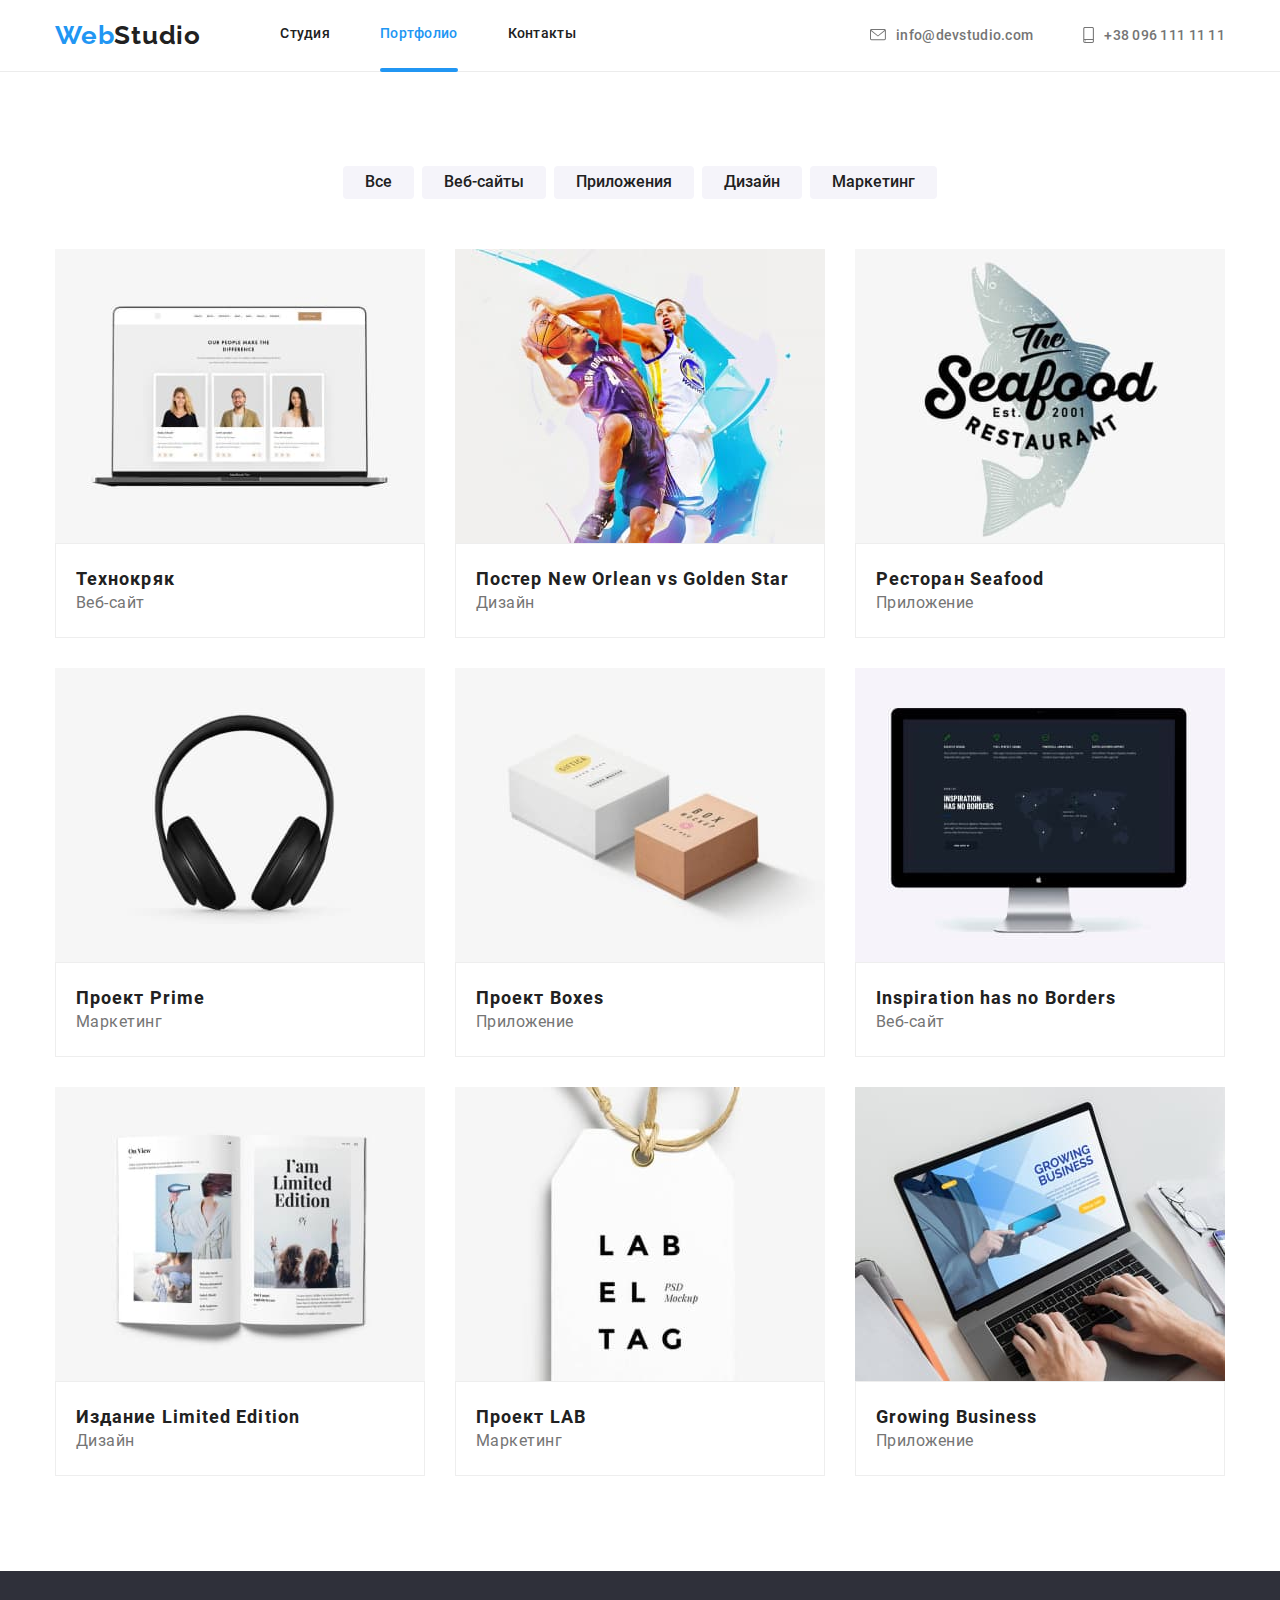
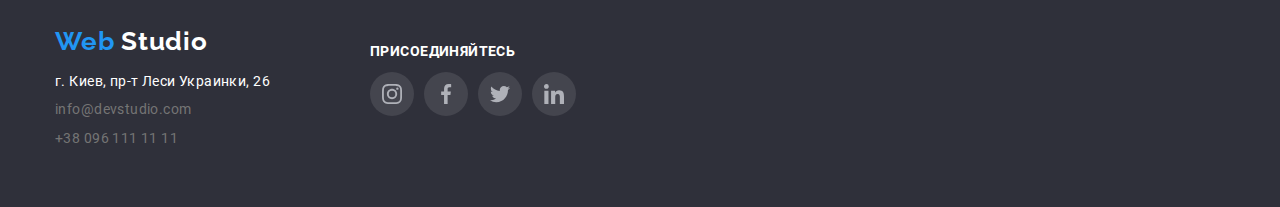
==== portfolio.html @ 409b4e28 "clone" ====
<!DOCTYPE html>
<html lang="ru">

<head>
    <meta charset="UTF-8" />
    <meta name="viewport" content="width=device-width, initial-scale=1.0" />
    <link rel="stylesheet" href="./css/main.min.css">
    <title>WebStudio</title>
</head>

<body>
    <!--=========================Header navigation======================-->
<header class="header">
    <div class="container header-container">
        <a class="logo" href="./index.html">
            Web<span class="logo-decore">Studio</span>
        </a>
        <nav class="nav">
            <ul class="nav__list">
                <li class="nav__items"><a class="link" href="./index.html">Студия</a></li>
                <li class="nav__items"><a class="link link--activ" href="./portfolio.html">Портфолио</a></li>
                <li class="nav__items"><a class="link" href="#footer">Контакты</a></li>
            </ul>
        </nav>
        <ul class="nav__list">
            <li class="nav__items"><a class="link link__cont" href="mailto:info@devstudio.com">
                    <svg class="link__cont--symbol" width="16" height="12">
                        <use href="./symbol-defs.svg#icon-envelope">
                        </use>
                    </svg>
                    info@devstudio.com</a></li>
            <li class="nav__items"><a class="link link__cont" href="tel:+380961111111">
                    <svg class="link__cont--symbol" width="11" height="16">
                        <use href="./symbol-defs.svg#icon-smartphone">
                        </use>
                    </svg>
                    +38 096 111 11 11</a></li>
        </ul>
    </div>
</header>
  
   <main>
        <!-- ========================section navigation portfolio======================= -->
   <section>
       <div class="container filter-box">
       <h1 class="filter-box__title"> Фильтры</h1>
<ul class="filter-box__list">
    <li class="filter-box__item"><button type="button" class="filter-box__button">Все</button></li>
    <li class="filter-box__item"><button type="button" class="filter-box__button">Веб-сайты</button></li>
    <li class="filter-box__item"><button type="button" class="filter-box__button">Приложения</button></li>
    <li class="filter-box__item"><button type="button" class="filter-box__button">Дизайн</button></li>
    <li class="filter-box__item"><button type="button" class="filter-box__button">Маркетинг</button></li>
</ul>
</div>
   </section>
   <!-- =======================section portfolio============================ -->
   <section>
       <div class="container">
       <ul class="portfolio-list">
           <li class="portfolio-list__item">
               <a  class="portfolio-list__link" href="">
                   <div class="hidden-box">
                   <img src="./images/squoosh/tehnocrack.jpg" width="370" height="295" alt="технокряк">
                <p class="hidden-box__text">Lorem ipsum, dolor sit amet consectetur adipisicing elit. Omnis quia molestias, consequuntur, dolore accusantium
                    cumque impedit maxime iusto quidem officia nulla perspiciatis! Quos eum nihil consequatur labore! Dolor, soluta
                    maxime!</p>
                </div>
                   <div class="portfolio-list__text-box">
                   <h2 class="portfolio-list__title">Технокряк</h2>
                   <p class="portfolio-list__text">Веб-сайт</p>
                </div>
                
               </a>
           </li>
           <li class="portfolio-list__item">
               <a class="portfolio-list__link"  href="">
                <div class="hidden-box">
                   <img src="./images/squoosh/neworlean.jpg" width="370" height="295" alt=" баскетболисты">
                   <p class="hidden-box__text">Lorem ipsum dolor sit amet consectetur, adipisicing elit. Fugiat sint, cupiditate at maxime doloremque ipsum sed incidunt! Iusto, ipsa atque molestias beatae sapiente culpa debitis blanditiis aliquid. Voluptates, corrupti beatae.</p>
                </div>
                <div class="portfolio-list__text-box">
                   <h2 class="portfolio-list__title">Постер New Orlean vs Golden Star</h2>
                   <p class="portfolio-list__text">Дизайн</p>
                   </div>
               </a>
           </li>
           <li class="portfolio-list__item">
               <a class="portfolio-list__link"  href="">
                <div class="hidden-box">
                   <img src="./images/squoosh/seafood.jpg" width="370" height="295" alt="морепродукты">
                    <p class="hidden-box__text">Lorem ipsum dolor sit amet consectetur, adipisicing elit. Fugiat sint, cupiditate at maxime
                        doloremque ipsum sed incidunt! Iusto, ipsa atque molestias beatae sapiente culpa debitis blanditiis aliquid.
                        Voluptates, corrupti beatae.</p>
                    </div>
                <div class="portfolio-list__text-box">
                   <h2 class="portfolio-list__title">Ресторан Seafood</h2>
                   <p class="portfolio-list__text">Приложение</p>
                   </div>
               </a>
           </li>
           <li class="portfolio-list__item">
               <a class="portfolio-list__link"  href="">
                <div class="hidden-box">
                   <img src="./images/squoosh/projectprime.jpg" width="370" height="295" alt="наушники">
                    <p class="hidden-box__text">Lorem ipsum dolor sit amet consectetur, adipisicing elit. Fugiat sint, cupiditate at maxime
                        doloremque ipsum sed incidunt! Iusto, ipsa atque molestias beatae sapiente culpa debitis blanditiis aliquid.
                        Voluptates, corrupti beatae.</p>
                    </div>
                <div class="portfolio-list__text-box">
                   <h2 class="portfolio-list__title">Проект Prime</h2>
                   <p class="portfolio-list__text">Маркетинг</p>
                   </div>
               </a>
           </li>
           <li class="portfolio-list__item">
               <a class="portfolio-list__link"  href="">
                <div class="hidden-box">
                   <img src="./images/squoosh/boxes.jpg" width="370" height="295" alt="коробки">
                    <p class="hidden-box__text">Lorem ipsum dolor sit amet consectetur, adipisicing elit. Fugiat sint, cupiditate at maxime
                        doloremque ipsum sed incidunt! Iusto, ipsa atque molestias beatae sapiente culpa debitis blanditiis aliquid.
                        Voluptates, corrupti beatae.</p>
                    </div>
                <div class="portfolio-list__text-box">
                   <h2 class="portfolio-list__title">Проект Boxes</h2>
                   <p class="portfolio-list__text">Приложение</p>
                   </div>
               </a>
           </li>
           <li class="portfolio-list__item">
               <a class="portfolio-list__link"  href="">
                        <div class="hidden-box">
                   <img src="./images/squoosh/borders.jpg" width="370" height="295" alt="монитор">
                    <p class="hidden-box__text">Lorem ipsum dolor sit amet consectetur, adipisicing elit. Fugiat sint, cupiditate at maxime
                        doloremque ipsum sed incidunt! Iusto, ipsa atque molestias beatae sapiente culpa debitis blanditiis aliquid.
                        Voluptates, corrupti beatae.</p>
                    </div>
                <div class="portfolio-list__text-box">
                   <h2 class="portfolio-list__title">Inspiration has no Borders</h2>
                   <p class="portfolio-list__text">Веб-сайт</p>
                   </div>
               </a>
           </li>
           <li class="portfolio-list__item">
               <a class="portfolio-list__link"  href="">
                <div class="hidden-box">
                   <img src="./images/squoosh/limited.jpg" width="370" height="295" alt="журнал">
                    <p class="hidden-box__text">Lorem ipsum dolor sit amet consectetur, adipisicing elit. Fugiat sint, cupiditate at maxime
                        doloremque ipsum sed incidunt! Iusto, ipsa atque molestias beatae sapiente culpa debitis blanditiis aliquid.
                        Voluptates, corrupti beatae.</p>
                    </div>
                <div class="portfolio-list__text-box">
                   <h2 class="portfolio-list__title">Издание Limited Edition</h2>
                   <p class="portfolio-list__text">Дизайн</p>
                   </div>
               </a>
           </li>
           <li class="portfolio-list__item">
               <a class="portfolio-list__link"  href="">
                <div class="hidden-box">
                   <img src="./images/squoosh/lab.jpg" width="370" height="295" alt="этикетка">
                    <p class="hidden-box__text">Lorem ipsum dolor sit amet consectetur, adipisicing elit. Fugiat sint, cupiditate at maxime
                        doloremque ipsum sed incidunt! Iusto, ipsa atque molestias beatae sapiente culpa debitis blanditiis aliquid.
                        Voluptates, corrupti beatae.</p>
                    </div>
                <div class="portfolio-list__text-box">
                   <h2 class="portfolio-list__title">Проект LAB</h2>
                   <p class="portfolio-list__text">Маркетинг</p>
                   </div>
               </a>
           </li>
           <li class="portfolio-list__item">
               <a class="portfolio-list__link"  href="">
                <div class="hidden-box">
                   <img src="./images/squoosh/business.jpg" width="370" height="295" alt="ноутбук">
                    <p class="hidden-box__text">Lorem ipsum dolor sit amet consectetur, adipisicing elit. Fugiat sint, cupiditate at maxime
                        doloremque ipsum sed incidunt! Iusto, ipsa atque molestias beatae sapiente culpa debitis blanditiis aliquid.
                        Voluptates, corrupti beatae.</p>
                    </div>
                <div class="portfolio-list__text-box">
                   <h2 class="portfolio-list__title">Growing Business</h2>
                   <p class="portfolio-list__text">Приложение</p>
                   </div>
               </a>
           </li>
       </ul>
    </div>
   </section>
</main>
    <!--=========================footer=============================== -->
<footer id="footer" class="footer">
    <div class="container footer-box">


        <address class="address">
            <a class="logo " href="./index.html">Web
                <span class="logo-footer">Studio</span>
            </a>
            <ul class="address__list">
                <li class="address__item">
                    <a class="address__link address__link--map " href="https://goo.gl/maps/5dLGJM3JufGwCpMH7"
                        target="_blank" rel="noopener noreferer ">г. Киев, пр-т Леси Украинки, 26</a>
                </li>
                <li class="address__item"><a class="address__link" href="mailto:info@devstudio.com">info@devstudio.com
                    </a></li>
                <li class="address__item"><a class="address__link" href="tel:+380961111111">+38 096 111 11 11</a></li>
            </ul>
        </address>
        <div class="symbol-box">
            <h3 class="symbol-box__title">ПРИСОЕДИНЯЙТЕСЬ</h3>
            <ul class="symbol-list">
                <li class="symbol-list__item symbol-list__item--decor"><a class="symbol-list__link"
                        href="https://www.instagram.com/" target="_blank" rel="noopener noreferer">
                        <svg class="symbol-list__image">
                            <use href="./symbol-defs.svg#icon-instagram"></use>
                        </svg></a> </li>
                <li class="symbol-list__item symbol-list__item--decor"><a class="symbol-list__link"
                        href="https://www.facebook.com/" target="_blank" rel="noopener noreferer">
                        <svg class="symbol-list__image">
                            <use href="./symbol-defs.svg#icon-facebook"></use>
                        </svg></a></li>
                <li class="symbol-list__item symbol-list__item--decor"><a class="symbol-list__link"
                        href="https://www.twitter.com/" target="_blank" rel="noopener noreferer">
                        <svg class="symbol-list__image">
                            <use href="./symbol-defs.svg#icon-twitter"></use>
                        </svg></a></li>
                <li class="symbol-list__item symbol-list__item--decor"><a class="symbol-list__link"
                        href="https://www.linkedin.com/" target="_blank" rel="noopener noreferer">
                        <svg class="symbol-list__image">
                            <use href="./symbol-defs.svg#icon-linkedin"></use>
                        </svg></a></li>
            </ul>
        </div>
    </div>
</footer>
    </body>
    
    </html>
---- css/main.min.css ----
ul{padding:0;margin:0}@font-face{font-family:"Roboto";font-style:normal;font-weight:400;src:url("../fonts/roboto-v20-latin_cyrillic-ext_cyrillic-regular.eot");src:local("Roboto"),local("Roboto-Regular"),url("../fonts/roboto-v20-latin_cyrillic-ext_cyrillic-regular.eot?#iefix") format("embedded-opentype"),url("../fonts/roboto-v20-latin_cyrillic-ext_cyrillic-regular.woff2") format("woff2"),url("../fonts/roboto-v20-latin_cyrillic-ext_cyrillic-regular.woff") format("woff"),url("../fonts/roboto-v20-latin_cyrillic-ext_cyrillic-regular.ttf") format("truetype"),url("../fonts/roboto-v20-latin_cyrillic-ext_cyrillic-regular.svg#Roboto") format("svg")}@font-face{font-family:"Roboto";font-style:normal;font-weight:500;src:url("../fonts/roboto-v20-latin_cyrillic-ext_cyrillic-500.eot");src:local("Roboto Medium"),local("Roboto-Medium"),url("../fonts/roboto-v20-latin_cyrillic-ext_cyrillic-500.eot?#iefix") format("embedded-opentype"),url("../fonts/roboto-v20-latin_cyrillic-ext_cyrillic-500.woff2") format("woff2"),url("../fonts/roboto-v20-latin_cyrillic-ext_cyrillic-500.woff") format("woff"),url("../fonts/roboto-v20-latin_cyrillic-ext_cyrillic-500.ttf") format("truetype"),url("../fonts/roboto-v20-latin_cyrillic-ext_cyrillic-500.svg#Roboto") format("svg")}@font-face{font-family:"Roboto";font-style:normal;font-weight:700;src:url("../fonts/roboto-v20-latin_cyrillic-ext_cyrillic-700.eot");src:local("Roboto Bold"),local("Roboto-Bold"),url("../fonts/roboto-v20-latin_cyrillic-ext_cyrillic-700.eot?#iefix") format("embedded-opentype"),url("../fonts/roboto-v20-latin_cyrillic-ext_cyrillic-700.woff2") format("woff2"),url("../fonts/roboto-v20-latin_cyrillic-ext_cyrillic-700.woff") format("woff"),url("../fonts/roboto-v20-latin_cyrillic-ext_cyrillic-700.ttf") format("truetype"),url("../fonts/roboto-v20-latin_cyrillic-ext_cyrillic-700.svg#Roboto") format("svg")}@font-face{font-family:"Roboto";font-style:normal;font-weight:900;src:url("../fonts/roboto-v20-latin_cyrillic-ext_cyrillic-900.eot");src:local("Roboto Black"),local("Roboto-Black"),url("../fonts/roboto-v20-latin_cyrillic-ext_cyrillic-900.eot?#iefix") format("embedded-opentype"),url("../fonts/roboto-v20-latin_cyrillic-ext_cyrillic-900.woff2") format("woff2"),url("../fonts/roboto-v20-latin_cyrillic-ext_cyrillic-900.woff") format("woff"),url("../fonts/roboto-v20-latin_cyrillic-ext_cyrillic-900.ttf") format("truetype"),url("../fonts/roboto-v20-latin_cyrillic-ext_cyrillic-900.svg#Roboto") format("svg")}@font-face{font-family:"Raleway";font-style:normal;font-weight:400;src:url("../fonts/raleway-v18-latin-regular.eot");src:local(""),url("../fonts/raleway-v18-latin-regular.eot?#iefix") format("embedded-opentype"),url("../fonts/raleway-v18-latin-regular.woff2") format("woff2"),url("../fonts/raleway-v18-latin-regular.woff") format("woff"),url("../fonts/raleway-v18-latin-regular.ttf") format("truetype"),url("../fonts/raleway-v18-latin-regular.svg#Raleway") format("svg")}@font-face{font-family:"Raleway";font-style:normal;font-weight:700;src:url("../fonts/raleway-v18-latin-700.eot");src:local(""),url("../fonts/raleway-v18-latin-700.eot?#iefix") format("embedded-opentype"),url("../fonts/raleway-v18-latin-700.woff2") format("woff2"),url("../fonts/raleway-v18-latin-700.woff") format("woff"),url("../fonts/raleway-v18-latin-700.ttf") format("truetype"),url("../fonts/raleway-v18-latin-700.svg#Raleway") format("svg")}/*! modern-normalize v1.0.0 | MIT License | https://github.com/sindresorhus/modern-normalize */*,*::before,*::after{-webkit-box-sizing:border-box;box-sizing:border-box}:root{-moz-tab-size:4;-o-tab-size:4;tab-size:4}html{line-height:1.15;-webkit-text-size-adjust:100%}body{margin:0}body{font-family:system-ui,-apple-system,"Segoe UI",Roboto,Helvetica,Arial,sans-serif,"Apple Color Emoji","Segoe UI Emoji"}hr{height:0;color:inherit}abbr[title]{-webkit-text-decoration:underline dotted;text-decoration:underline dotted}b,strong{font-weight:bolder}code,kbd,samp,pre{font-family:ui-monospace, SFMono-Regular, Consolas, "Liberation Mono", Menlo, monospace;font-size:1em}small{font-size:80%}sub,sup{font-size:75%;line-height:0;position:relative;vertical-align:baseline}sub{bottom:-0.25em}sup{top:-0.5em}table{text-indent:0;border-color:inherit}button,input,optgroup,select,textarea{font-family:inherit;font-size:100%;line-height:1.15;margin:0}button,select{text-transform:none}button,[type="button"],[type="reset"],[type="submit"]{-webkit-appearance:button}::-moz-focus-inner{border-style:none;padding:0}:-moz-focusring{outline:1px dotted ButtonText}:-moz-ui-invalid{box-shadow:none}legend{padding:0}progress{vertical-align:baseline}::-webkit-inner-spin-button,::-webkit-outer-spin-button{height:auto}[type="search"]{-webkit-appearance:textfield;outline-offset:-2px}::-webkit-search-decoration{-webkit-appearance:none}::-webkit-file-upload-button{-webkit-appearance:button;font:inherit}summary{display:list-item}.button{width:200px;height:50px;background-color:#2196f3;color:#fff;-webkit-box-shadow:0px 4px 4px rgba(0,0,0,0.15);box-shadow:0px 4px 4px rgba(0,0,0,0.15);border-radius:4px;cursor:pointer}.container{max-width:1200px;margin-left:auto;margin-right:auto;padding-left:15px;padding-right:15px}body{font-family:"Roboto", sans-serif}ul{list-style:none}a{text-decoration:none}img{display:block;width:100%;height:auto}.logo{font-family:"Raleway";font-weight:700;font-size:26px;line-height:0.8;letter-spacing:0.03em;color:#2196f3;text-decoration:none}.logo-decore{color:#212121}.logo-footer{color:#fff}.link{font-weight:500;font-size:14px;line-height:0.88;color:#212121;letter-spacing:0.02em;text-decoration:none;-webkit-transition:color 250ms cubic-bezier(0.4, 0, 0.2, 1),fill 250ms cubic-bezier(0.4, 0, 0.2, 1);transition:color 250ms cubic-bezier(0.4, 0, 0.2, 1),fill 250ms cubic-bezier(0.4, 0, 0.2, 1)}.link:hover,.link:focus{color:#2196f3;fill:#2196f3}.link--activ{color:#2196f3}.link--activ::after{content:"";display:block;width:100%;height:4px;border-radius:2px;background-color:#2196f3;-webkit-transform:translateY(26px);transform:translateY(26px)}.link__cont{font-weight:500;font-size:14px;line-height:16px;color:#757575;fill:#757575;display:-webkit-box;display:-ms-flexbox;display:flex;-webkit-box-pack:center;-ms-flex-pack:center;justify-content:center;-webkit-box-align:center;-ms-flex-align:center;align-items:center}.link__cont--symbol{margin-right:10px}.header-container{display:-webkit-box;display:-ms-flexbox;display:flex;-webkit-box-pack:justify;-ms-flex-pack:justify;justify-content:space-between;-webkit-box-align:center;-ms-flex-align:center;align-items:center;padding-top:24px;padding-bottom:25px}.nav{margin-right:215px}.nav__list{display:-webkit-box;display:-ms-flexbox;display:flex}.nav__items:not(:last-child){margin-right:50px}.header{border-bottom:1px solid #ececec}.hero-container{text-align:center;padding:200px 250px;max-width:1600px;height:600px;background-image:-webkit-gradient(linear, left top, right top, from(rgba(0,0,0,0.5))),url(../images/squoosh/background-monitor.jpg);background-image:linear-gradient(to right, rgba(0,0,0,0.5)),url(../images/squoosh/background-monitor.jpg)}.hero-container__title{font-size:44px;line-height:1.7;letter-spacing:0.06em;text-transform:uppercase;margin-top:0;color:#fff;z-index:4}.hero-container__title--decor{display:block}.business{padding-top:95px;padding-bottom:95px}.business__list{display:-webkit-box;display:-ms-flexbox;display:flex;-webkit-box-pack:justify;-ms-flex-pack:justify;justify-content:space-between}.business__list:not(:last-child){margin-bottom:95px}.business__item{width:270px}.business__box{width:270px;height:120px;display:-webkit-box;display:-ms-flexbox;display:flex;-webkit-box-pack:center;-ms-flex-pack:center;justify-content:center;-webkit-box-align:center;-ms-flex-align:center;align-items:center;background-color:#f5f4fa;border-radius:4px;margin-bottom:30px}.business__symbol{width:70px;height:70px}.business__title{font-size:14px;line-height:0.9;letter-spacing:0.03em;text-transform:uppercase;margin-top:0}.business__text{font-size:14px;line-height:1.6;letter-spacing:0.03em;color:#757575;margin:0}.business__image-box{position:relative;width:370px}.business__image-box--text{position:absolute;bottom:-5%;width:100%;height:70px;background-color:rgba(47,48,58,0.8);font-weight:bold;font-size:14px;line-height:0.9;text-align:center;letter-spacing:0.03em;text-transform:uppercase;padding-top:25px;color:#fff}.other-title{font-size:36px;line-height:0.9;letter-spacing:0.03em;text-align:center;margin-top:0;margin-bottom:50px}.team{width:100%;background-color:#f5f4fa}.team-container{padding-top:95px;padding-bottom:95px}.team-container__list{display:-webkit-box;display:-ms-flexbox;display:flex;-webkit-box-pack:justify;-ms-flex-pack:justify;justify-content:space-between}.team-container__item{-webkit-box-shadow:0px 1px 3px rgba(0,0,0,0.12),0px 1px 1px rgba(0,0,0,0.14),0px 2px 1px rgba(0,0,0,0.2);box-shadow:0px 1px 3px rgba(0,0,0,0.12),0px 1px 1px rgba(0,0,0,0.14),0px 2px 1px rgba(0,0,0,0.2);border-radius:0px 0px 4px 4px}.team-container__image{margin-bottom:30px}.team-container__title{font-size:16px;line-height:0.8;letter-spacing:0.03em;text-align:center;margin-top:0}.team-container__text{font-size:16px;line-height:0.8;letter-spacing:0.03em;color:#757575;text-align:center;margin-top:0}.symbol-list{display:-webkit-box;display:-ms-flexbox;display:flex;-webkit-box-pack:center;-ms-flex-pack:center;justify-content:center;padding-bottom:24px}.symbol-list__item:not(:last-child){margin-right:10px}.symbol-list__image{width:20px;height:20px;fill:#afb1b8;-webkit-transition:fill 250ms cubic-bezier(0.4, 0, 0.2, 1);transition:fill 250ms cubic-bezier(0.4, 0, 0.2, 1)}.symbol-list__link{display:block;width:44px;height:44px;border-radius:50%;display:-webkit-box;display:-ms-flexbox;display:flex;-webkit-box-pack:center;-ms-flex-pack:center;justify-content:center;-webkit-box-align:center;-ms-flex-align:center;align-items:center;outline:0;-webkit-transition:background 250ms cubic-bezier(0.4, 0, 0.2, 1);transition:background 250ms cubic-bezier(0.4, 0, 0.2, 1)}.symbol-list__link:hover,.symbol-list__link:focus{background-color:#2196f3}.symbol-list__link:hover .symbol-list__image,.symbol-list__link:focus .symbol-list__image{fill:#fff}.clients-box{padding-top:94px;padding-bottom:94px}.clients-box__list{display:-webkit-box;display:-ms-flexbox;display:flex;-webkit-box-pack:justify;-ms-flex-pack:justify;justify-content:space-between;width:1170px}.clients-box__item{width:170px;height:90px}.clients-box__symbol{fill:#afb1b8;-webkit-transition:fill 250ms cubic-bezier(0.4, 0, 0.2, 1);transition:fill 250ms cubic-bezier(0.4, 0, 0.2, 1)}.clients-box__link{width:100%;height:100%;display:-webkit-box;display:-ms-flexbox;display:flex;-webkit-box-pack:center;-ms-flex-pack:center;justify-content:center;-webkit-box-align:center;-ms-flex-align:center;align-items:center;border:1px solid #afb1b8;border-radius:4px;outline:0;-webkit-transition:border 250ms cubic-bezier(0.4, 0, 0.2, 1);transition:border 250ms cubic-bezier(0.4, 0, 0.2, 1)}.clients-box__link:hover,.clients-box__link:focus{border:1px solid #2196f3}.clients-box__link:hover .clients-box__symbol,.clients-box__link:focus .clients-box__symbol{fill:#2196f3}.footer{width:100%;background-color:#2f303a}.footer-box{display:-webkit-box;display:-ms-flexbox;display:flex;padding-top:60px;padding-bottom:60px}.address{margin-right:100px}.address .logo{display:inline-block;margin-bottom:20px;font-style:normal}.address__list{display:block}.address__item:not(:last-child){margin-bottom:10px}.address__link{font-size:14px;line-height:0.6;font-style:normal;letter-spacing:0.03em;text-decoration:none;color:#757575}.address__link--map{color:#fff}.symbol-box{display:inline-block}.symbol-box__title{font-size:14px;line-height:0.9;letter-spacing:0.03em;text-transform:uppercase;color:#fff}.symbol-list__item--decor{border-radius:50%;background-color:rgba(255,255,255,0.1)}.portfolio-list{width:1170px;display:-webkit-box;display:-ms-flexbox;display:flex;-ms-flex-wrap:wrap;flex-wrap:wrap;padding-bottom:95px}.portfolio-list__item{-ms-flex-preferred-size:calc((100% - 60px) / 3);flex-basis:calc((100% - 60px) / 3);margin-right:30px}.portfolio-list__item:nth-child(3n){margin-right:0}.portfolio-list__item:nth-child(-n+6){margin-bottom:30px}.portfolio-list__link{display:block;-webkit-transition:-webkit-box-shadow 250ms cubic-bezier(0.4, 0, 0.2, 1);transition:-webkit-box-shadow 250ms cubic-bezier(0.4, 0, 0.2, 1);transition:box-shadow 250ms cubic-bezier(0.4, 0, 0.2, 1);transition:box-shadow 250ms cubic-bezier(0.4, 0, 0.2, 1), -webkit-box-shadow 250ms cubic-bezier(0.4, 0, 0.2, 1)}.portfolio-list__link:hover,.portfolio-list__link:focus{-webkit-box-shadow:0px 1px 1px rgba(0,0,0,0.12),0px 4px 4px rgba(0,0,0,0.06),1px 4px 6px rgba(0,0,0,0.16);box-shadow:0px 1px 1px rgba(0,0,0,0.12),0px 4px 4px rgba(0,0,0,0.06),1px 4px 6px rgba(0,0,0,0.16);outline:1px solid #eee}.portfolio-list__title{font-weight:bold;font-size:18px;line-height:0.5;letter-spacing:0.06em;color:#212121;margin-top:0}.portfolio-list__text{font-size:16px;line-height:0.5;letter-spacing:0.03em;color:#757575;margin-bottom:0}.portfolio-list__text-box{padding:30px 20px;border:1px solid #eee}.hidden-box{position:relative;width:370px;height:294px;overflow:hidden}.hidden-box__text{position:absolute;top:0;bottom:0;left:0;right:0;margin:0;padding:25px 20px;font-size:18px;line-height:1.6;letter-spacing:0.03em;-webkit-transform:translateY(101%);transform:translateY(101%);background-color:rgba(33,150,243,0.9);color:#fff;-webkit-transition:-webkit-transform 250ms cubic-bezier(0.4, 0, 0.2, 1);transition:-webkit-transform 250ms cubic-bezier(0.4, 0, 0.2, 1);transition:transform 250ms cubic-bezier(0.4, 0, 0.2, 1);transition:transform 250ms cubic-bezier(0.4, 0, 0.2, 1), -webkit-transform 250ms cubic-bezier(0.4, 0, 0.2, 1)}.portfolio-list__link:hover .hidden-box__text,.portfolio-list__link:focus .hidden-box__text{-webkit-transform:translateY(0%);transform:translateY(0%)}.filter-box{padding-top:94px;padding-bottom:50px}.filter-box__title{display:none}.filter-box__list{display:-webkit-box;display:-ms-flexbox;display:flex;-webkit-box-pack:center;-ms-flex-pack:center;justify-content:center}.filter-box__item:not(:last-child){margin-right:8px}.filter-box__button{font-weight:500;font-size:16px;line-height:1.3;display:block;padding:6px 22px;background-color:#f5f4fa;color:#212121;border-radius:4px;cursor:pointer;border:none;outline:0;-webkit-transition:background 250ms cubic-bezier(0.4, 0, 0.2, 1),color 250ms cubic-bezier(0.4, 0, 0.2, 1);transition:background 250ms cubic-bezier(0.4, 0, 0.2, 1),color 250ms cubic-bezier(0.4, 0, 0.2, 1)}.filter-box__button:hover,.filter-box__button:focus{background-color:#2196f3;color:#fff}.backdrop{position:fixed;z-index:5;width:100%;height:100%;background-color:rgba(12,11,11,0.5);overflow:hidden;overflow-y:scroll;-webkit-transition:opacity 250ms cubic-bezier(0.4, 0, 0.2, 1);transition:opacity 250ms cubic-bezier(0.4, 0, 0.2, 1)}.backdrop.is-hidden{opacity:0;pointer-events:none}.modal{position:absolute;top:50%;left:50%;-webkit-transform:translate(-50%, -50%);transform:translate(-50%, -50%);width:530px;height:580px;padding:40px;background-color:#fff}.button-close{position:absolute;top:8px;right:8px;width:30px;height:30px;border-radius:50%;cursor:pointer;background-image:url(../images/optim-svg/icon-moon/close.svg);background-position:center;background-repeat:no-repeat;border:1px solid rgba(33,33,33,0.2);-webkit-transition:border 250ms cubic-bezier(0.4, 0, 0.2, 1),background-image 250ms cubic-bezier(0.4, 0, 0.2, 1);transition:border 250ms cubic-bezier(0.4, 0, 0.2, 1),background-image 250ms cubic-bezier(0.4, 0, 0.2, 1)}.button-close:hover,.button-close:focus{background-image:url(../images/optim-svg/icon-moon/closed_hover.svg);border:1px solid #2196f3}.input-button{position:absolute;bottom:5%;right:30%;width:200px;height:50px;padding:10px 55px;font-size:16px;line-height:0.5;letter-spacing:0.06em;color:#fff;background-color:#2196f3;-webkit-box-shadow:0px 4px 4px rgba(0,0,0,0.15);box-shadow:0px 4px 4px rgba(0,0,0,0.15);border-radius:4px}
/*# sourceMappingURL=main.min.css.map */
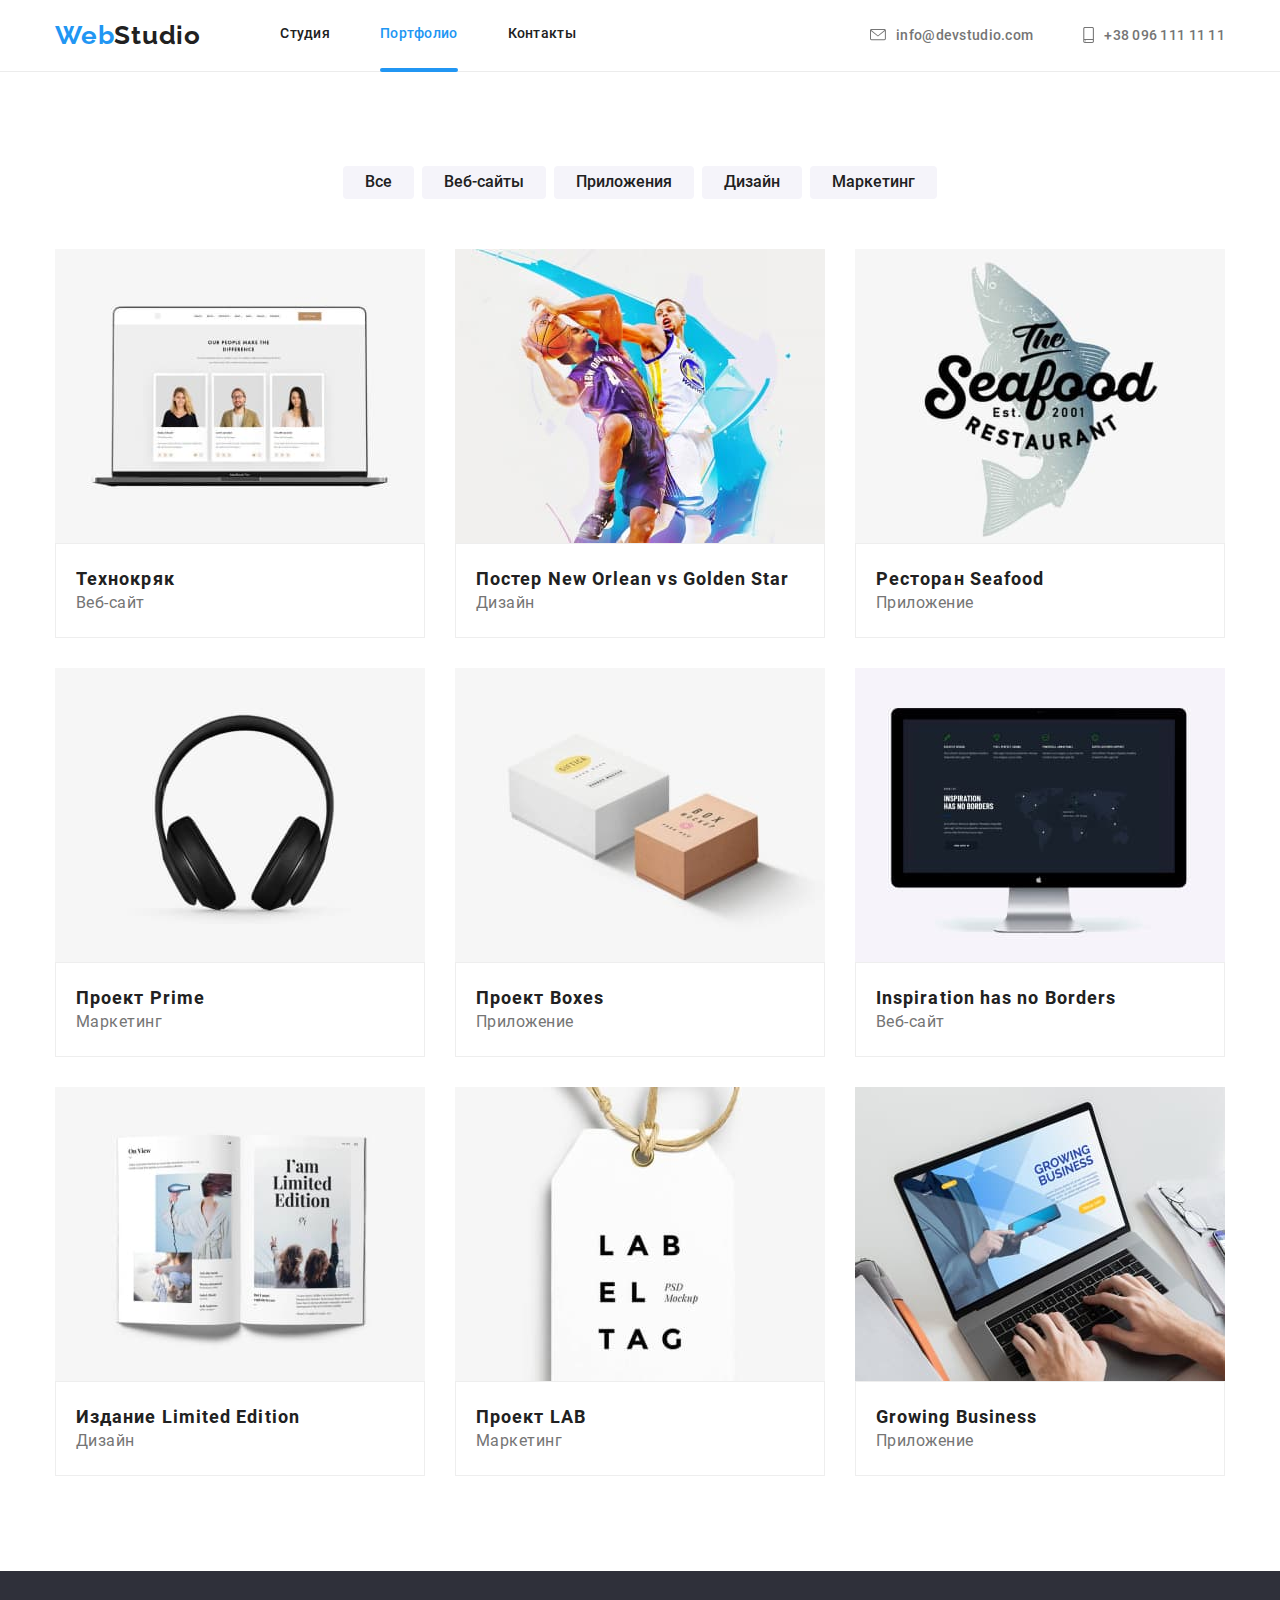
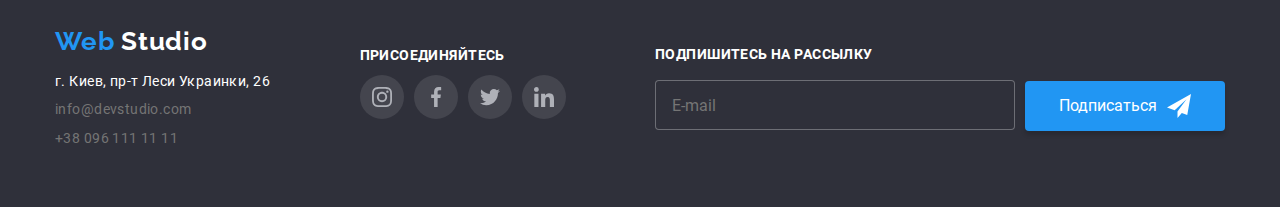
==== commit d7253f47: "стилизация формы" ====
--- a/portfolio.html
+++ b/portfolio.html
@@ -189,8 +189,6 @@
     <!--=========================footer=============================== -->
 <footer id="footer" class="footer">
     <div class="container footer-box">
-
-
         <address class="address">
             <a class="logo " href="./index.html">Web
                 <span class="logo-footer">Studio</span>
@@ -198,7 +196,7 @@
             <ul class="address__list">
                 <li class="address__item">
                     <a class="address__link address__link--map " href="https://goo.gl/maps/5dLGJM3JufGwCpMH7"
-                        target="_blank" rel="noopener noreferer ">г. Киев, пр-т Леси Украинки, 26</a>
+                        target="_blank" rel="noopener noreferer">г. Киев, пр-т Леси Украинки, 26</a>
                 </li>
                 <li class="address__item"><a class="address__link" href="mailto:info@devstudio.com">info@devstudio.com
                     </a></li>
@@ -230,6 +228,13 @@
                         </svg></a></li>
             </ul>
         </div>
+        <form class="footer-form">
+            <label class="footer-form__label">Подпишитесь на рассылку</label>
+            <input class="footer-form__input" type="text" placeholder="E-mail">
+
+            <button type="button" class="footer-form__button button">Подписаться</button>
+
+        </form>
     </div>
 </footer>
     </body>
--- a/css/main.min.css
+++ b/css/main.min.css
@@ -1,3 +1,3 @@
 ul{padding:0;margin:0}@font-face{font-family:"Roboto";font-style:normal;font-weight:400;src:url("../fonts/roboto-v20-latin_cyrillic-ext_cyrillic-regular.eot");src:local("Roboto"),local("Roboto-Regular"),url("../fonts/roboto-v20-latin_cyrillic-ext_cyrillic-regular.eot?#iefix") format("embedded-opentype"),url("../fonts/roboto-v20-latin_cyrillic-ext_cyrillic-regular.woff2") format("woff2"),url("../fonts/roboto-v20-latin_cyrillic-ext_cyrillic-regular.woff") format("woff"),url("../fonts/roboto-v20-latin_cyrillic-ext_cyrillic-regular.ttf") format("truetype"),url("../fonts/roboto-v20-latin_cyrillic-ext_cyrillic-regular.svg#Roboto") format("svg")}@font-face{font-family:"Roboto";font-style:normal;font-weight:500;src:url("../fonts/roboto-v20-latin_cyrillic-ext_cyrillic-500.eot");src:local("Roboto Medium"),local("Roboto-Medium"),url("../fonts/roboto-v20-latin_cyrillic-ext_cyrillic-500.eot?#iefix") format("embedded-opentype"),url("../fonts/roboto-v20-latin_cyrillic-ext_cyrillic-500.woff2") format("woff2"),url("../fonts/roboto-v20-latin_cyrillic-ext_cyrillic-500.woff") format("woff"),url("../fonts/roboto-v20-latin_cyrillic-ext_cyrillic-500.ttf") format("truetype"),url("../fonts/roboto-v20-latin_cyrillic-ext_cyrillic-500.svg#Roboto") format("svg")}@font-face{font-family:"Roboto";font-style:normal;font-weight:700;src:url("../fonts/roboto-v20-latin_cyrillic-ext_cyrillic-700.eot");src:local("Roboto Bold"),local("Roboto-Bold"),url("../fonts/roboto-v20-latin_cyrillic-ext_cyrillic-700.eot?#iefix") format("embedded-opentype"),url("../fonts/roboto-v20-latin_cyrillic-ext_cyrillic-700.woff2") format("woff2"),url("../fonts/roboto-v20-latin_cyrillic-ext_cyrillic-700.woff") format("woff"),url("../fonts/roboto-v20-latin_cyrillic-ext_cyrillic-700.ttf") format("truetype"),url("../fonts/roboto-v20-latin_cyrillic-ext_cyrillic-700.svg#Roboto") format("svg")}@font-face{font-family:"Roboto";font-style:normal;font-weight:900;src:url("../fonts/roboto-v20-latin_cyrillic-ext_cyrillic-900.eot");src:local("Roboto Black"),local("Roboto-Black"),url("../fonts/roboto-v20-latin_cyrillic-ext_cyrillic-900.eot?#iefix") format("embedded-opentype"),url("../fonts/roboto-v20-latin_cyrillic-ext_cyrillic-900.woff2") format("woff2"),url("../fonts/roboto-v20-latin_cyrillic-ext_cyrillic-900.woff") format("woff"),url("../fonts/roboto-v20-latin_cyrillic-ext_cyrillic-900.ttf") format("truetype"),url("../fonts/roboto-v20-latin_cyrillic-ext_cyrillic-900.svg#Roboto") format("svg")}@font-face{font-family:"Raleway";font-style:normal;font-weight:400;src:url("../fonts/raleway-v18-latin-regular.eot");src:local(""),url("../fonts/raleway-v18-latin-regular.eot?#iefix") format("embedded-opentype"),url("../fonts/raleway-v18-latin-regular.woff2") format("woff2"),url("../fonts/raleway-v18-latin-regular.woff") format("woff"),url("../fonts/raleway-v18-latin-regular.ttf") format("truetype"),url("../fonts/raleway-v18-latin-regular.svg#Raleway") format("svg")}@font-face{font-family:"Raleway";font-style:normal;font-weight:700;src:url("../fonts/raleway-v18-latin-700.eot");src:local(""),url("../fonts/raleway-v18-latin-700.eot?#iefix") format("embedded-opentype"),url("../fonts/raleway-v18-latin-700.woff2") format("woff2"),url("../fonts/raleway-v18-latin-700.woff") format("woff"),url("../fonts/raleway-v18-latin-700.ttf") format("truetype"),url("../fonts/raleway-v18-latin-700.svg#Raleway") format("svg")}/*! modern-normalize v1.0.0 | MIT License | https://github.com/sindresorhus/modern-normalize */*,*::before,*::after{-webkit-box-sizing:border-box;box-sizing:border-box}:root{-moz-tab-size:4;-o-tab-size:4;tab-size:4}html{line-height:1.15;-webkit-text-size-adjust:100%}body{margin:0}body{font-family:system-ui,-apple-system,"Segoe UI",Roboto,Helvetica,Arial,sans-serif,"Apple Color Emoji","Segoe UI Emoji"}hr{height:0;color:inherit}abbr[title]{-webkit-text-decoration:underline dotted;text-decoration:underline dotted}b,strong{font-weight:bolder}code,kbd,samp,pre{font-family:ui-monospace, SFMono-Regular, Consolas, "Liberation Mono", Menlo,- monospace;font-size:1em}small{font-size:80%}sub,sup{font-size:75%;line-height:0;position:relative;vertical-align:baseline}sub{bottom:-0.25em}sup{top:-0.5em}table{text-indent:0;border-color:inherit}button,input,optgroup,select,textarea{font-family:inherit;font-size:100%;line-height:1.15;margin:0}button,select{text-transform:none}button,[type="button"],[type="reset"],[type="submit"]{-webkit-appearance:button}::-moz-focus-inner{border-style:none;padding:0}:-moz-focusring{outline:1px dotted ButtonText}:-moz-ui-invalid{box-shadow:none}legend{padding:0}progress{vertical-align:baseline}::-webkit-inner-spin-button,::-webkit-outer-spin-button{height:auto}[type="search"]{-webkit-appearance:textfield;outline-offset:-2px}::-webkit-search-decoration{-webkit-appearance:none}::-webkit-file-upload-button{-webkit-appearance:button;font:inherit}summary{display:list-item}.button{width:200px;height:50px;background-color:#2196f3;color:#fff;-webkit-box-shadow:0px 4px 4px rgba(0,0,0,0.15);box-shadow:0px 4px 4px rgba(0,0,0,0.15);border-radius:4px;cursor:pointer}.container{max-width:1200px;margin-left:auto;margin-right:auto;padding-left:15px;padding-right:15px}body{font-family:"Roboto", sans-serif}ul{list-style:none}a{text-decoration:none}img{display:block;width:100%;height:auto}.logo{font-family:"Raleway";font-weight:700;font-size:26px;line-height:0.8;letter-spacing:0.03em;color:#2196f3;text-decoration:none}.logo-decore{color:#212121}.logo-footer{color:#fff}.link{font-weight:500;font-size:14px;line-height:0.88;color:#212121;letter-spacing:0.02em;text-decoration:none;-webkit-transition:color 250ms cubic-bezier(0.4, 0, 0.2, 1),fill 250ms cubic-bezier(0.4, 0, 0.2, 1);transition:color 250ms cubic-bezier(0.4, 0, 0.2, 1),fill 250ms cubic-bezier(0.4, 0, 0.2, 1)}.link:hover,.link:focus{color:#2196f3;fill:#2196f3}.link--activ{color:#2196f3}.link--activ::after{content:"";display:block;width:100%;height:4px;border-radius:2px;background-color:#2196f3;-webkit-transform:translateY(26px);transform:translateY(26px)}.link__cont{font-weight:500;font-size:14px;line-height:16px;color:#757575;fill:#757575;display:-webkit-box;display:-ms-flexbox;display:flex;-webkit-box-pack:center;-ms-flex-pack:center;justify-content:center;-webkit-box-align:center;-ms-flex-align:center;align-items:center}.link__cont--symbol{margin-right:10px}.header-container{display:-webkit-box;display:-ms-flexbox;display:flex;-webkit-box-pack:justify;-ms-flex-pack:justify;justify-content:space-between;-webkit-box-align:center;-ms-flex-align:center;align-items:center;padding-top:24px;padding-bottom:25px}.nav{margin-right:215px}.nav__list{display:-webkit-box;display:-ms-flexbox;display:flex}.nav__items:not(:last-child){margin-right:50px}.header{border-bottom:1px solid #ececec}.hero-container{text-align:center;padding:200px 250px;max-width:1600px;height:600px;background-image:-webkit-gradient(linear, left top, right top, from(rgba(0,0,0,0.5))),url(../images/squoosh/background-monitor.jpg);background-image:linear-gradient(to right, rgba(0,0,0,0.5)),url(../images/squoosh/background-monitor.jpg)}.hero-container__title{font-size:44px;line-height:1.7;letter-spacing:0.06em;text-transform:uppercase;margin-top:0;color:#fff;z-index:4}.hero-container__title--decor{display:block}.business{padding-top:95px;padding-bottom:95px}.business__list{display:-webkit-box;display:-ms-flexbox;display:flex;-webkit-box-pack:justify;-ms-flex-pack:justify;justify-content:space-between}.business__list:not(:last-child){margin-bottom:95px}.business__item{width:270px}.business__box{width:270px;height:120px;display:-webkit-box;display:-ms-flexbox;display:flex;-webkit-box-pack:center;-ms-flex-pack:center;justify-content:center;-webkit-box-align:center;-ms-flex-align:center;align-items:center;background-color:#f5f4fa;border-radius:4px;margin-bottom:30px}.business__symbol{width:70px;height:70px}.business__title{font-size:14px;line-height:0.9;letter-spacing:0.03em;text-transform:uppercase;margin-top:0}.business__text{font-size:14px;line-height:1.6;letter-spacing:0.03em;color:#757575;margin:0}.business__image-box{position:relative;width:370px}.business__image-box--text{position:absolute;bottom:-5%;width:100%;height:70px;background-color:rgba(47,48,58,0.8);font-weight:bold;font-size:14px;line-height:0.9;text-align:center;letter-spacing:0.03em;text-transform:uppercase;padding-top:25px;color:#fff}.other-title{font-size:36px;line-height:0.9;letter-spacing:0.03em;text-align:center;margin-top:0;margin-bottom:50px}.team{width:100%;background-color:#f5f4fa}.team-container{padding-top:95px;padding-bottom:95px}.team-container__list{display:-webkit-box;display:-ms-flexbox;display:flex;-webkit-box-pack:justify;-ms-flex-pack:justify;justify-content:space-between}.team-container__item{-webkit-box-shadow:0px 1px 3px rgba(0,0,0,0.12),0px 1px 1px rgba(0,0,0,0.14),0px 2px 1px rgba(0,0,0,0.2);box-shadow:0px 1px 3px rgba(0,0,0,0.12),0px 1px 1px rgba(0,0,0,0.14),0px 2px 1px rgba(0,0,0,0.2);border-radius:0px 0px 4px 4px}.team-container__image{margin-bottom:30px}.team-container__title{font-size:16px;line-height:0.8;letter-spacing:0.03em;text-align:center;margin-top:0}.team-container__text{font-size:16px;line-height:0.8;letter-spacing:0.03em;color:#757575;text-align:center;margin-top:0}.symbol-list{display:-webkit-box;display:-ms-flexbox;display:flex;-webkit-box-pack:center;-ms-flex-pack:center;justify-content:center;padding-bottom:24px}.symbol-list__item:not(:last-child){margin-right:10px}.symbol-list__image{width:20px;height:20px;fill:#afb1b8;-webkit-transition:fill 250ms cubic-bezier(0.4, 0, 0.2, 1);transition:fill 250ms cubic-bezier(0.4, 0, 0.2, 1)}.symbol-list__link{display:block;width:44px;height:44px;border-radius:50%;display:-webkit-box;display:-ms-flexbox;display:flex;-webkit-box-pack:center;-ms-flex-pack:center;justify-content:center;-webkit-box-align:center;-ms-flex-align:center;align-items:center;outline:0;-webkit-transition:background 250ms cubic-bezier(0.4, 0, 0.2, 1);transition:background 250ms cubic-bezier(0.4, 0, 0.2, 1)}.symbol-list__link:hover,.symbol-list__link:focus{background-color:#2196f3}.symbol-list__link:hover .symbol-list__image,.symbol-list__link:focus .symbol-list__image{fill:#fff}.clients-box{padding-top:94px;padding-bottom:94px}.clients-box__list{display:-webkit-box;display:-ms-flexbox;display:flex;-webkit-box-pack:justify;-ms-flex-pack:justify;justify-content:space-between;width:1170px}.clients-box__item{width:170px;height:90px}.clients-box__symbol{fill:#afb1b8;-webkit-transition:fill 250ms cubic-bezier(0.4, 0, 0.2, 1);transition:fill 250ms cubic-bezier(0.4, 0, 0.2, 1)}.clients-box__link{width:100%;height:100%;display:-webkit-box;display:-ms-flexbox;display:flex;-webkit-box-pack:center;-ms-flex-pack:center;justify-content:center;-webkit-box-align:center;-ms-flex-align:center;align-items:center;border:1px solid #afb1b8;border-radius:4px;outline:0;-webkit-transition:border 250ms cubic-bezier(0.4, 0, 0.2, 1);transition:border 250ms cubic-bezier(0.4, 0, 0.2, 1)}.clients-box__link:hover,.clients-box__link:focus{border:1px solid #2196f3}.clients-box__link:hover .clients-box__symbol,.clients-box__link:focus .clients-box__symbol{fill:#2196f3}.footer{width:100%;background-color:#2f303a}.footer-box{display:-webkit-box;display:-ms-flexbox;display:flex;padding-top:60px;padding-bottom:60px}.address{margin-right:100px}.address .logo{display:inline-block;margin-bottom:20px;font-style:normal}.address__list{display:block}.address__item:not(:last-child){margin-bottom:10px}.address__link{font-size:14px;line-height:0.6;font-style:normal;letter-spacing:0.03em;text-decoration:none;color:#757575}.address__link--map{color:#fff}.symbol-box{display:inline-block}.symbol-box__title{font-size:14px;line-height:0.9;letter-spacing:0.03em;text-transform:uppercase;color:#fff}.symbol-list__item--decor{border-radius:50%;background-color:rgba(255,255,255,0.1)}.portfolio-list{width:1170px;display:-webkit-box;display:-ms-flexbox;display:flex;-ms-flex-wrap:wrap;flex-wrap:wrap;padding-bottom:95px}.portfolio-list__item{-ms-flex-preferred-size:calc((100% - 60px) / 3);flex-basis:calc((100% - 60px) / 3);margin-right:30px}.portfolio-list__item:nth-child(3n){margin-right:0}.portfolio-list__item:nth-child(-n+6){margin-bottom:30px}.portfolio-list__link{display:block;-webkit-transition:-webkit-box-shadow 250ms cubic-bezier(0.4, 0, 0.2, 1);transition:-webkit-box-shadow 250ms cubic-bezier(0.4, 0, 0.2, 1);transition:box-shadow 250ms cubic-bezier(0.4, 0, 0.2, 1);transition:box-shadow 250ms cubic-bezier(0.4, 0, 0.2, 1), -webkit-box-shadow 250ms cubic-bezier(0.4, 0, 0.2, 1)}.portfolio-list__link:hover,.portfolio-list__link:focus{-webkit-box-shadow:0px 1px 1px rgba(0,0,0,0.12),0px 4px 4px rgba(0,0,0,0.06),1px 4px 6px rgba(0,0,0,0.16);box-shadow:0px 1px 1px rgba(0,0,0,0.12),0px 4px 4px rgba(0,0,0,0.06),1px 4px 6px rgba(0,0,0,0.16);outline:1px solid #eee}.portfolio-list__title{font-weight:bold;font-size:18px;line-height:0.5;letter-spacing:0.06em;color:#212121;margin-top:0}.portfolio-list__text{font-size:16px;line-height:0.5;letter-spacing:0.03em;color:#757575;margin-bottom:0}.portfolio-list__text-box{padding:30px 20px;border:1px solid #eee}.hidden-box{position:relative;width:370px;height:294px;overflow:hidden}.hidden-box__text{position:absolute;top:0;bottom:0;left:0;right:0;margin:0;padding:25px 20px;font-size:18px;line-height:1.6;letter-spacing:0.03em;-webkit-transform:translateY(101%);transform:translateY(101%);background-color:rgba(33,150,243,0.9);color:#fff;-webkit-transition:-webkit-transform 250ms cubic-bezier(0.4, 0, 0.2, 1);transition:-webkit-transform 250ms cubic-bezier(0.4, 0, 0.2, 1);transition:transform 250ms cubic-bezier(0.4, 0, 0.2, 1);transition:transform 250ms cubic-bezier(0.4, 0, 0.2, 1), -webkit-transform 250ms cubic-bezier(0.4, 0, 0.2, 1)}.portfolio-list__link:hover .hidden-box__text,.portfolio-list__link:focus .hidden-box__text{-webkit-transform:translateY(0%);transform:translateY(0%)}.filter-box{padding-top:94px;padding-bottom:50px}.filter-box__title{display:none}.filter-box__list{display:-webkit-box;display:-ms-flexbox;display:flex;-webkit-box-pack:center;-ms-flex-pack:center;justify-content:center}.filter-box__item:not(:last-child){margin-right:8px}.filter-box__button{font-weight:500;font-size:16px;line-height:1.3;display:block;padding:6px 22px;background-color:#f5f4fa;color:#212121;border-radius:4px;cursor:pointer;border:none;outline:0;-webkit-transition:background 250ms cubic-bezier(0.4, 0, 0.2, 1),color 250ms cubic-bezier(0.4, 0, 0.2, 1);transition:background 250ms cubic-bezier(0.4, 0, 0.2, 1),color 250ms cubic-bezier(0.4, 0, 0.2, 1)}.filter-box__button:hover,.filter-box__button:focus{background-color:#2196f3;color:#fff}.backdrop{position:fixed;z-index:5;width:100%;height:100%;background-color:rgba(12,11,11,0.5);overflow:hidden;overflow-y:scroll;-webkit-transition:opacity 250ms cubic-bezier(0.4, 0, 0.2, 1);transition:opacity 250ms cubic-bezier(0.4, 0, 0.2, 1)}.backdrop.is-hidden{opacity:0;pointer-events:none}.modal{position:absolute;top:50%;left:50%;-webkit-transform:translate(-50%, -50%);transform:translate(-50%, -50%);width:530px;height:580px;padding:40px;background-color:#fff}.button-close{position:absolute;top:8px;right:8px;width:30px;height:30px;border-radius:50%;cursor:pointer;background-image:url(../images/optim-svg/icon-moon/close.svg);background-position:center;background-repeat:no-repeat;border:1px solid rgba(33,33,33,0.2);-webkit-transition:border 250ms cubic-bezier(0.4, 0, 0.2, 1),background-image 250ms cubic-bezier(0.4, 0, 0.2, 1);transition:border 250ms cubic-bezier(0.4, 0, 0.2, 1),background-image 250ms cubic-bezier(0.4, 0, 0.2, 1)}.button-close:hover,.button-close:focus{background-image:url(../images/optim-svg/icon-moon/closed_hover.svg);border:1px solid #2196f3}.input-button{position:absolute;bottom:5%;right:30%;width:200px;height:50px;padding:10px 55px;font-size:16px;line-height:0.5;letter-spacing:0.06em;color:#fff;background-color:#2196f3;-webkit-box-shadow:0px 4px 4px rgba(0,0,0,0.15);box-shadow:0px 4px 4px rgba(0,0,0,0.15);border-radius:4px}
+ monospace;font-size:1em}small{font-size:80%}sub,sup{font-size:75%;line-height:0;position:relative;vertical-align:baseline}sub{bottom:-0.25em}sup{top:-0.5em}table{text-indent:0;border-color:inherit}button,input,optgroup,select,textarea{font-family:inherit;font-size:100%;line-height:1.15;margin:0}button,select{text-transform:none}button,[type="button"],[type="reset"],[type="submit"]{-webkit-appearance:button}::-moz-focus-inner{border-style:none;padding:0}:-moz-focusring{outline:1px dotted ButtonText}:-moz-ui-invalid{box-shadow:none}legend{padding:0}progress{vertical-align:baseline}::-webkit-inner-spin-button,::-webkit-outer-spin-button{height:auto}[type="search"]{-webkit-appearance:textfield;outline-offset:-2px}::-webkit-search-decoration{-webkit-appearance:none}::-webkit-file-upload-button{-webkit-appearance:button;font:inherit}summary{display:list-item}.button{width:200px;height:50px;background-color:#2196f3;color:#fff;-webkit-box-shadow:0px 4px 4px rgba(0,0,0,0.15);box-shadow:0px 4px 4px rgba(0,0,0,0.15);border-radius:4px;cursor:pointer;border:none}.container{max-width:1200px;margin-left:auto;margin-right:auto;padding-left:15px;padding-right:15px}body{font-family:"Roboto", sans-serif}ul{list-style:none}a{text-decoration:none}img{display:block;width:100%;height:auto}.logo{font-family:"Raleway";font-weight:700;font-size:26px;line-height:0.8;letter-spacing:0.03em;color:#2196f3;text-decoration:none}.logo-decore{color:#212121}.logo-footer{color:#fff}.link{font-weight:500;font-size:14px;line-height:0.88;color:#212121;letter-spacing:0.02em;text-decoration:none;-webkit-transition:color 250ms cubic-bezier(0.4, 0, 0.2, 1),fill 250ms cubic-bezier(0.4, 0, 0.2, 1);transition:color 250ms cubic-bezier(0.4, 0, 0.2, 1),fill 250ms cubic-bezier(0.4, 0, 0.2, 1)}.link:hover,.link:focus{color:#2196f3;fill:#2196f3}.link--activ{color:#2196f3}.link--activ::after{content:"";display:block;width:100%;height:4px;border-radius:2px;background-color:#2196f3;-webkit-transform:translateY(26px);transform:translateY(26px)}.link__cont{font-weight:500;font-size:14px;line-height:16px;color:#757575;fill:#757575;display:-webkit-box;display:-ms-flexbox;display:flex;-webkit-box-pack:center;-ms-flex-pack:center;justify-content:center;-webkit-box-align:center;-ms-flex-align:center;align-items:center}.link__cont--symbol{margin-right:10px}.header-container{display:-webkit-box;display:-ms-flexbox;display:flex;-webkit-box-pack:justify;-ms-flex-pack:justify;justify-content:space-between;-webkit-box-align:center;-ms-flex-align:center;align-items:center;padding-top:24px;padding-bottom:25px}.nav{margin-right:215px}.nav__list{display:-webkit-box;display:-ms-flexbox;display:flex}.nav__items:not(:last-child){margin-right:50px}.header{border-bottom:1px solid #ececec}.hero-container{text-align:center;padding:200px 250px;max-width:1600px;height:600px;background-image:-webkit-gradient(linear, left top, right top, from(rgba(0,0,0,0.5))),url(../images/squoosh/background-monitor.jpg);background-image:linear-gradient(to right, rgba(0,0,0,0.5)),url(../images/squoosh/background-monitor.jpg)}.hero-container__title{font-size:44px;line-height:1.7;letter-spacing:0.06em;text-transform:uppercase;margin-top:0;color:#fff;z-index:4}.hero-container__title--decor{display:block}.business{padding-top:95px;padding-bottom:95px}.business__list{display:-webkit-box;display:-ms-flexbox;display:flex;-webkit-box-pack:justify;-ms-flex-pack:justify;justify-content:space-between}.business__list:not(:last-child){margin-bottom:95px}.business__item{width:270px}.business__box{width:270px;height:120px;display:-webkit-box;display:-ms-flexbox;display:flex;-webkit-box-pack:center;-ms-flex-pack:center;justify-content:center;-webkit-box-align:center;-ms-flex-align:center;align-items:center;background-color:#f5f4fa;border-radius:4px;margin-bottom:30px}.business__symbol{width:70px;height:70px}.business__title{font-size:14px;line-height:0.9;letter-spacing:0.03em;text-transform:uppercase;margin-top:0}.business__text{font-size:14px;line-height:1.6;letter-spacing:0.03em;color:#757575;margin:0}.business__image-box{position:relative;width:370px}.business__image-box--text{position:absolute;bottom:-5%;width:100%;height:70px;background-color:rgba(47,48,58,0.8);font-weight:bold;font-size:14px;line-height:0.9;text-align:center;letter-spacing:0.03em;text-transform:uppercase;padding-top:30px;color:#fff}.other-title{font-size:36px;line-height:0.9;letter-spacing:0.03em;text-align:center;margin-top:0;margin-bottom:50px}.team{width:100%;background-color:#f5f4fa}.team-container{padding-top:95px;padding-bottom:95px}.team-container__list{display:-webkit-box;display:-ms-flexbox;display:flex;-webkit-box-pack:justify;-ms-flex-pack:justify;justify-content:space-between}.team-container__item{-webkit-box-shadow:0px 1px 3px rgba(0,0,0,0.12),0px 1px 1px rgba(0,0,0,0.14),0px 2px 1px rgba(0,0,0,0.2);box-shadow:0px 1px 3px rgba(0,0,0,0.12),0px 1px 1px rgba(0,0,0,0.14),0px 2px 1px rgba(0,0,0,0.2);border-radius:0px 0px 4px 4px}.team-container__image{margin-bottom:30px}.team-container__title{font-size:16px;line-height:0.8;letter-spacing:0.03em;text-align:center;margin-top:0}.team-container__text{font-size:16px;line-height:0.8;letter-spacing:0.03em;color:#757575;text-align:center;margin-top:0}.symbol-list{display:-webkit-box;display:-ms-flexbox;display:flex;-webkit-box-pack:center;-ms-flex-pack:center;justify-content:center;padding-bottom:24px}.symbol-list__item:not(:last-child){margin-right:10px}.symbol-list__image{width:20px;height:20px;fill:#afb1b8;-webkit-transition:fill 250ms cubic-bezier(0.4, 0, 0.2, 1);transition:fill 250ms cubic-bezier(0.4, 0, 0.2, 1)}.symbol-list__link{display:block;width:44px;height:44px;border-radius:50%;display:-webkit-box;display:-ms-flexbox;display:flex;-webkit-box-pack:center;-ms-flex-pack:center;justify-content:center;-webkit-box-align:center;-ms-flex-align:center;align-items:center;outline:0;-webkit-transition:background 250ms cubic-bezier(0.4, 0, 0.2, 1);transition:background 250ms cubic-bezier(0.4, 0, 0.2, 1)}.symbol-list__link:hover,.symbol-list__link:focus{background-color:#2196f3}.symbol-list__link:hover .symbol-list__image,.symbol-list__link:focus .symbol-list__image{fill:#fff}.clients-box{padding-top:94px;padding-bottom:94px}.clients-box__list{display:-webkit-box;display:-ms-flexbox;display:flex;-webkit-box-pack:justify;-ms-flex-pack:justify;justify-content:space-between;width:1170px}.clients-box__item{width:170px;height:90px}.clients-box__symbol{fill:#afb1b8;-webkit-transition:fill 250ms cubic-bezier(0.4, 0, 0.2, 1);transition:fill 250ms cubic-bezier(0.4, 0, 0.2, 1)}.clients-box__link{width:100%;height:100%;display:-webkit-box;display:-ms-flexbox;display:flex;-webkit-box-pack:center;-ms-flex-pack:center;justify-content:center;-webkit-box-align:center;-ms-flex-align:center;align-items:center;border:1px solid #afb1b8;border-radius:4px;outline:0;-webkit-transition:border 250ms cubic-bezier(0.4, 0, 0.2, 1);transition:border 250ms cubic-bezier(0.4, 0, 0.2, 1)}.clients-box__link:hover,.clients-box__link:focus{border:1px solid #2196f3}.clients-box__link:hover .clients-box__symbol,.clients-box__link:focus .clients-box__symbol{fill:#2196f3}.footer{width:100%;background-color:#2f303a}.footer-box{display:-webkit-box;display:-ms-flexbox;display:flex;-webkit-box-pack:justify;-ms-flex-pack:justify;justify-content:space-between;-webkit-box-align:center;-ms-flex-align:center;align-items:center;padding-top:60px;padding-bottom:60px}.address .logo{display:inline-block;margin-bottom:20px;font-style:normal}.address__list{display:block}.address__item:not(:last-child){margin-bottom:10px}.address__link{font-size:14px;line-height:0.6;font-style:normal;letter-spacing:0.03em;text-decoration:none;color:#757575}.address__link--map{color:#fff}.symbol-box{display:inline-block}.symbol-box__title{font-size:14px;line-height:0.9;letter-spacing:0.03em;text-transform:uppercase;color:#fff}.symbol-list__item--decor{border-radius:50%;background-color:rgba(255,255,255,0.1)}.footer-form__label{display:block;font-weight:bold;font-size:14px;line-height:0.9;letter-spacing:0.03em;text-transform:uppercase;color:#fff;margin-bottom:20px}.footer-form__input{width:360px;height:50px;background-color:#2f303a;color:rgba(255,255,255,0.3);border-radius:4px;border:1px solid rgba(255,255,255,0.3);outline:0;padding-left:16px;margin-right:6px;-webkit-transition:color 250ms cubic-bezier(0.4, 0, 0.2, 1),border 250ms cubic-bezier(0.4, 0, 0.2, 1);transition:color 250ms cubic-bezier(0.4, 0, 0.2, 1),border 250ms cubic-bezier(0.4, 0, 0.2, 1)}.footer-form__input:focus{border:1px solid #2196f3;color:#2196f3}.footer-form__button{display:-webkit-inline-box;display:-ms-inline-flexbox;display:inline-flex;-webkit-box-pack:center;-ms-flex-pack:center;justify-content:center;-webkit-box-align:center;-ms-flex-align:center;align-items:center;border:none}.footer-form__button::after{content:" ";width:24px;height:24px;background-image:url(../images/optim-svg/icon-moon/iconsend.svg);background-size:contain;margin:0px 0px 0px 10px}.portfolio-list{width:1170px;display:-webkit-box;display:-ms-flexbox;display:flex;-ms-flex-wrap:wrap;flex-wrap:wrap;padding-bottom:95px}.portfolio-list__item{-ms-flex-preferred-size:calc((100% - 60px) / 3);flex-basis:calc((100% - 60px) / 3);margin-right:30px}.portfolio-list__item:nth-child(3n){margin-right:0}.portfolio-list__item:nth-child(-n+6){margin-bottom:30px}.portfolio-list__link{display:block;-webkit-transition:-webkit-box-shadow 250ms cubic-bezier(0.4, 0, 0.2, 1);transition:-webkit-box-shadow 250ms cubic-bezier(0.4, 0, 0.2, 1);transition:box-shadow 250ms cubic-bezier(0.4, 0, 0.2, 1);transition:box-shadow 250ms cubic-bezier(0.4, 0, 0.2, 1), -webkit-box-shadow 250ms cubic-bezier(0.4, 0, 0.2, 1)}.portfolio-list__link:hover,.portfolio-list__link:focus{-webkit-box-shadow:0px 1px 1px rgba(0,0,0,0.12),0px 4px 4px rgba(0,0,0,0.06),1px 4px 6px rgba(0,0,0,0.16);box-shadow:0px 1px 1px rgba(0,0,0,0.12),0px 4px 4px rgba(0,0,0,0.06),1px 4px 6px rgba(0,0,0,0.16);outline:1px solid #eee}.portfolio-list__title{font-weight:bold;font-size:18px;line-height:0.5;letter-spacing:0.06em;color:#212121;margin-top:0}.portfolio-list__text{font-size:16px;line-height:0.5;letter-spacing:0.03em;color:#757575;margin-bottom:0}.portfolio-list__text-box{padding:30px 20px;border:1px solid #eee}.hidden-box{position:relative;width:370px;height:294px;overflow:hidden}.hidden-box__text{position:absolute;top:0;bottom:0;left:0;right:0;margin:0;padding:25px 20px;font-size:18px;line-height:1.6;letter-spacing:0.03em;-webkit-transform:translateY(101%);transform:translateY(101%);background-color:rgba(33,150,243,0.9);color:#fff;-webkit-transition:-webkit-transform 250ms cubic-bezier(0.4, 0, 0.2, 1);transition:-webkit-transform 250ms cubic-bezier(0.4, 0, 0.2, 1);transition:transform 250ms cubic-bezier(0.4, 0, 0.2, 1);transition:transform 250ms cubic-bezier(0.4, 0, 0.2, 1), -webkit-transform 250ms cubic-bezier(0.4, 0, 0.2, 1)}.portfolio-list__link:hover .hidden-box__text,.portfolio-list__link:focus .hidden-box__text{-webkit-transform:translateY(0%);transform:translateY(0%)}.filter-box{padding-top:94px;padding-bottom:50px}.filter-box__title{display:none}.filter-box__list{display:-webkit-box;display:-ms-flexbox;display:flex;-webkit-box-pack:center;-ms-flex-pack:center;justify-content:center}.filter-box__item:not(:last-child){margin-right:8px}.filter-box__button{font-weight:500;font-size:16px;line-height:1.3;display:block;padding:6px 22px;background-color:#f5f4fa;color:#212121;border-radius:4px;cursor:pointer;border:none;outline:0;-webkit-transition:background 250ms cubic-bezier(0.4, 0, 0.2, 1),color 250ms cubic-bezier(0.4, 0, 0.2, 1);transition:background 250ms cubic-bezier(0.4, 0, 0.2, 1),color 250ms cubic-bezier(0.4, 0, 0.2, 1)}.filter-box__button:hover,.filter-box__button:focus{background-color:#2196f3;color:#fff}.backdrop{position:fixed;z-index:5;width:100%;height:100%;background-color:rgba(12,11,11,0.5);overflow:hidden;overflow-y:scroll;-webkit-transition:opacity 250ms cubic-bezier(0.4, 0, 0.2, 1);transition:opacity 250ms cubic-bezier(0.4, 0, 0.2, 1)}.backdrop.is-hidden{opacity:0;pointer-events:none}.modal{position:absolute;top:50%;left:50%;-webkit-transform:translate(-50%, -50%);transform:translate(-50%, -50%);width:530px;height:580px;padding:40px;background-color:#fff}.button-close{position:absolute;top:8px;right:8px;width:30px;height:30px;border-radius:50%;cursor:pointer;background-image:url(../images/optim-svg/icon-moon/close.svg);background-position:center;background-repeat:no-repeat;border:1px solid rgba(33,33,33,0.2);-webkit-transition:border 250ms cubic-bezier(0.4, 0, 0.2, 1),background-image 250ms cubic-bezier(0.4, 0, 0.2, 1);transition:border 250ms cubic-bezier(0.4, 0, 0.2, 1),background-image 250ms cubic-bezier(0.4, 0, 0.2, 1)}.button-close:hover,.button-close:focus{background-image:url(../images/optim-svg/icon-moon/closed_hover.svg);border:1px solid #2196f3}.input-button{position:absolute;bottom:5%;right:30%}.form-text{font-weight:bold;font-size:20px;line-height:23px;text-align:center;letter-spacing:0.03em;margin-top:0;margin-bottom:40px}.input-box{position:relative;width:450px;height:40px;margin-bottom:30px}.input-box__input{width:450px;height:40px;padding-left:45px;outline:none;border:1px solid rgba(33,33,33,0.2);border-radius:4px;-webkit-transition:color 250ms cubic-bezier(0.4, 0, 0.2, 1),border 250ms cubic-bezier(0.4, 0, 0.2, 1);transition:color 250ms cubic-bezier(0.4, 0, 0.2, 1),border 250ms cubic-bezier(0.4, 0, 0.2, 1)}.input-box__text{position:absolute;top:13px;left:43px;-webkit-transition:-webkit-transform 250ms cubic-bezier(0.4, 0, 0.2, 1);transition:-webkit-transform 250ms cubic-bezier(0.4, 0, 0.2, 1);transition:transform 250ms cubic-bezier(0.4, 0, 0.2, 1);transition:transform 250ms cubic-bezier(0.4, 0, 0.2, 1), -webkit-transform 250ms cubic-bezier(0.4, 0, 0.2, 1)}.input-box__icon{position:absolute;top:12px;left:14px;-webkit-transition:fill 250ms cubic-bezier(0.4, 0, 0.2, 1);transition:fill 250ms cubic-bezier(0.4, 0, 0.2, 1)}.input-box__input:focus{color:#2196f3;border:1px solid #2196f3}.input-box__input:focus+.input-box__text,.input-box__input:not(:placeholder-shown)+.input-box__text{color:#2196f3;-webkit-transform:translate(-37px, -40px);transform:translate(-37px, -40px)}.input-box__input:focus ~ .input-box__icon,.input-box__input:not(:placeholder-shown) ~ .input-box__icon{fill:#2196f3}.comment{width:450px;height:120px;padding:10px;resize:none;outline:none;border:1px solid rgba(33,33,33,0.2);border-radius:4px;outline:none;-webkit-transition:color 250ms cubic-bezier(0.4, 0, 0.2, 1),border 250ms cubic-bezier(0.4, 0, 0.2, 1);transition:color 250ms cubic-bezier(0.4, 0, 0.2, 1),border 250ms cubic-bezier(0.4, 0, 0.2, 1);margin-bottom:25px}.comment:focus{border:1px solid #2196f3;color:#2196f3}.checkbox{overflow:hidden}.checkbox__label{cursor:pointer;font-size:14px}.checkbox__input{-webkit-transform:translateX(-30px);transform:translateX(-30px)}.checkbox__icon{font-size:14px;line-height:24px;letter-spacing:0.03em;color:#757575;display:-webkit-inline-box;display:-ms-inline-flexbox;display:inline-flex;width:16px;height:15px;cursor:pointer;background-image:url(../images/optim-svg/icon-moon/vector.svg);-webkit-transform:translate(-11px, 1px);transform:translate(-11px, 1px);-webkit-transition:background-image 250ms cubic-bezier(0.4, 0, 0.2, 1);transition:background-image 250ms cubic-bezier(0.4, 0, 0.2, 1)}.checkbox__input:checked+.checkbox__icon{background-image:url(../images/optim-svg/icon-moon/icon-check.svg)}.checkbox__link{color:#2196f3}
 /*# sourceMappingURL=main.min.css.map */